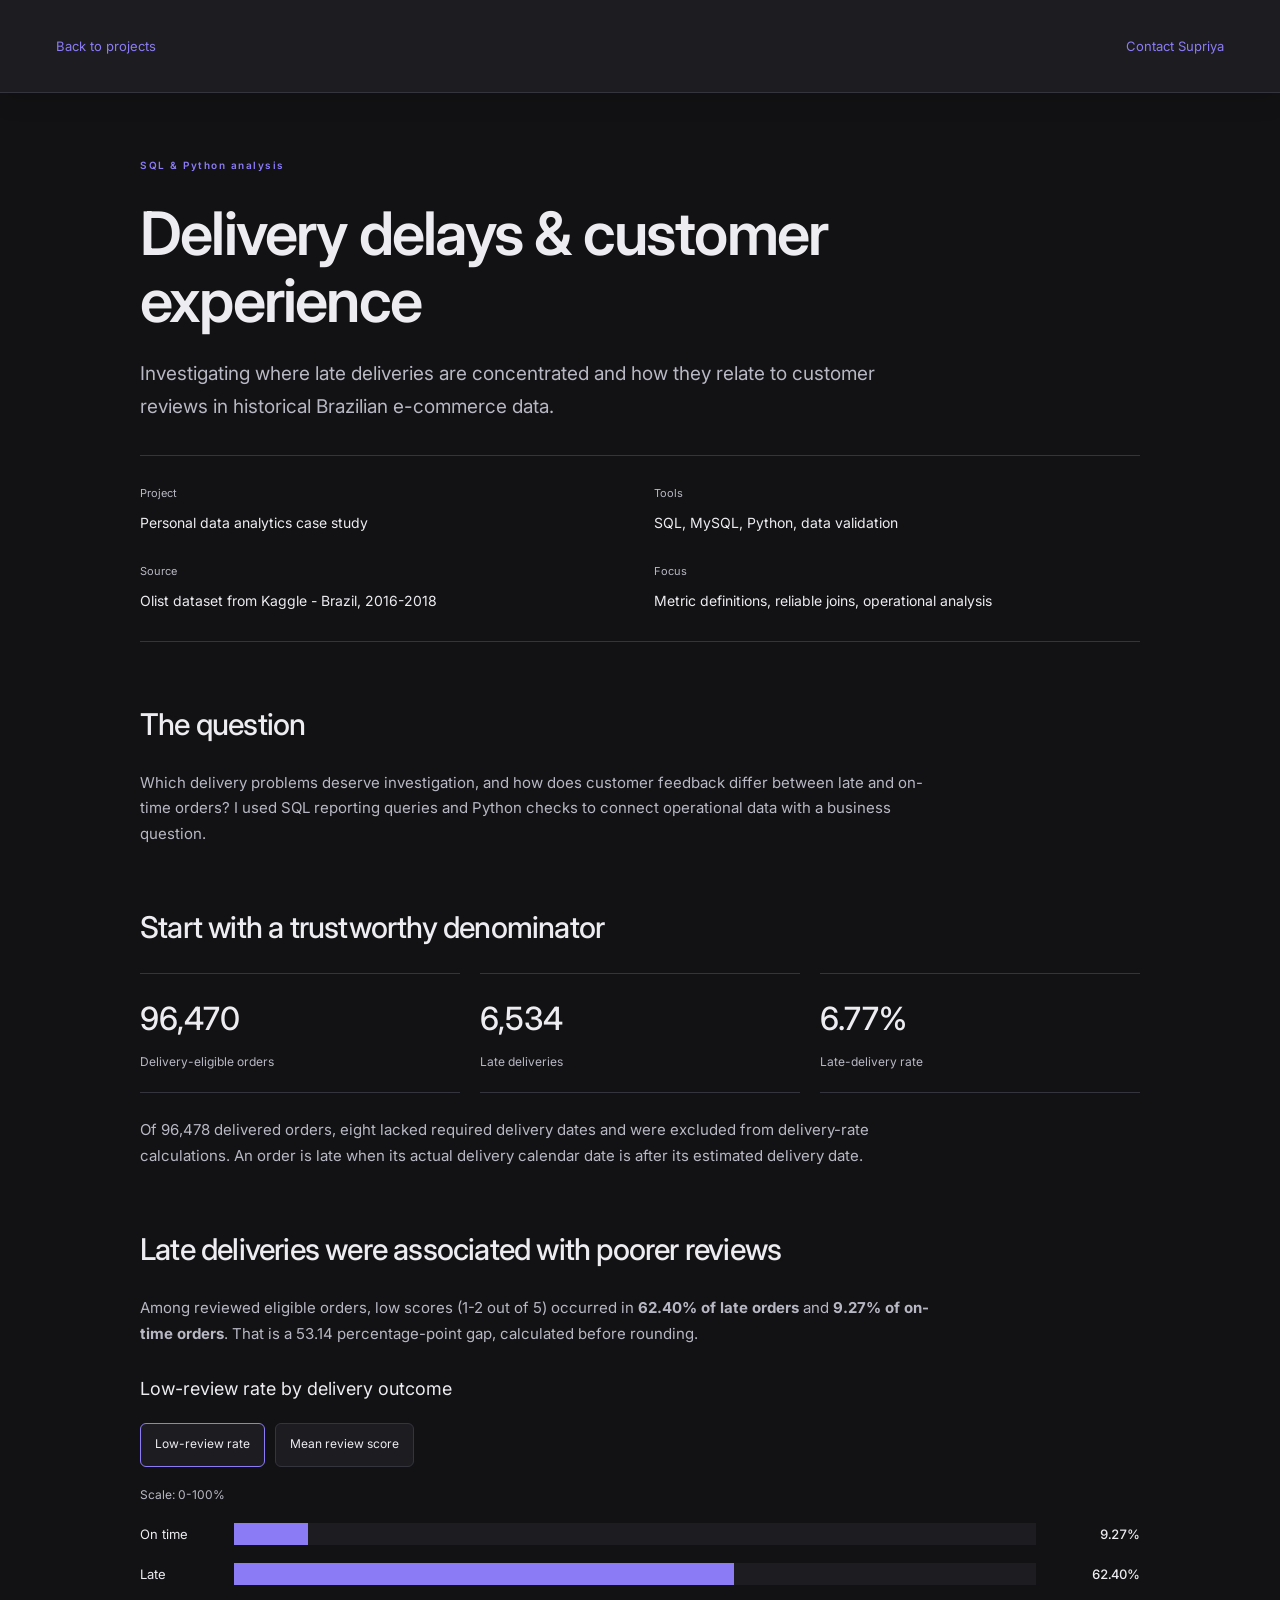
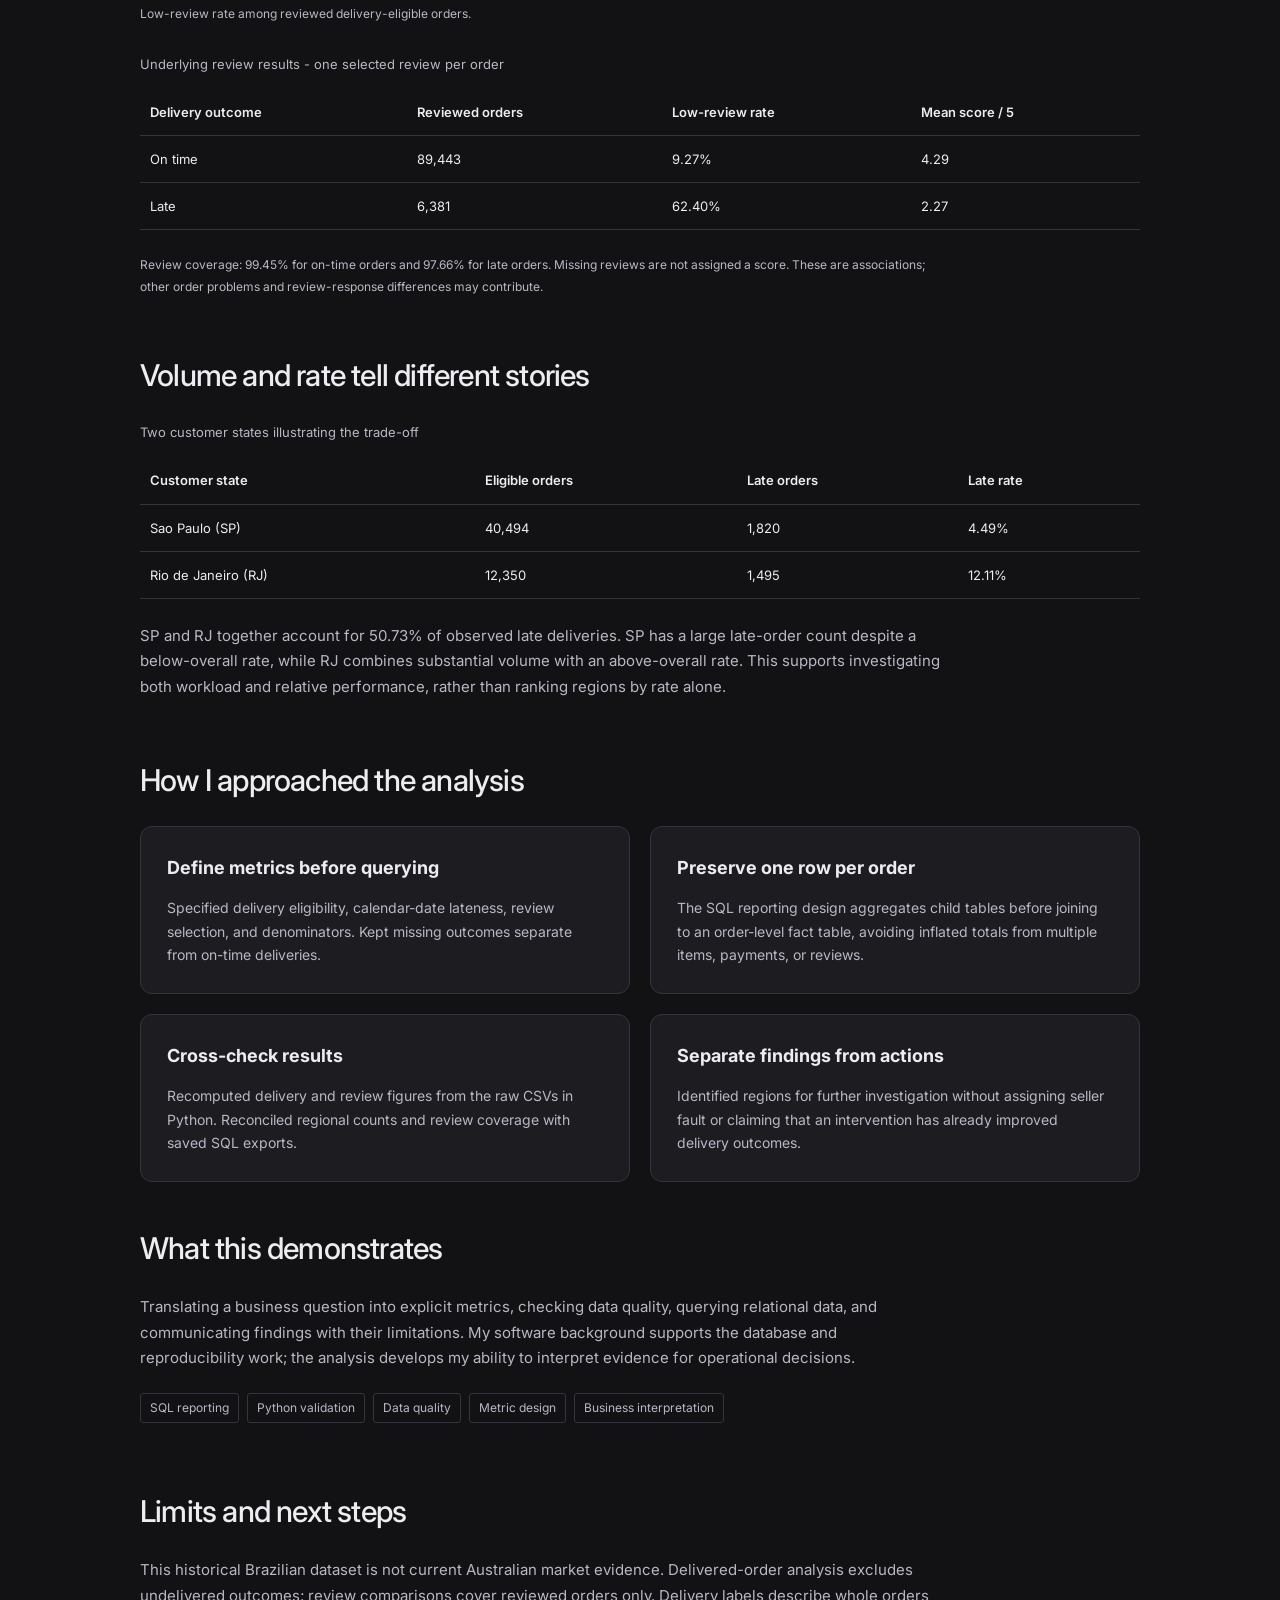
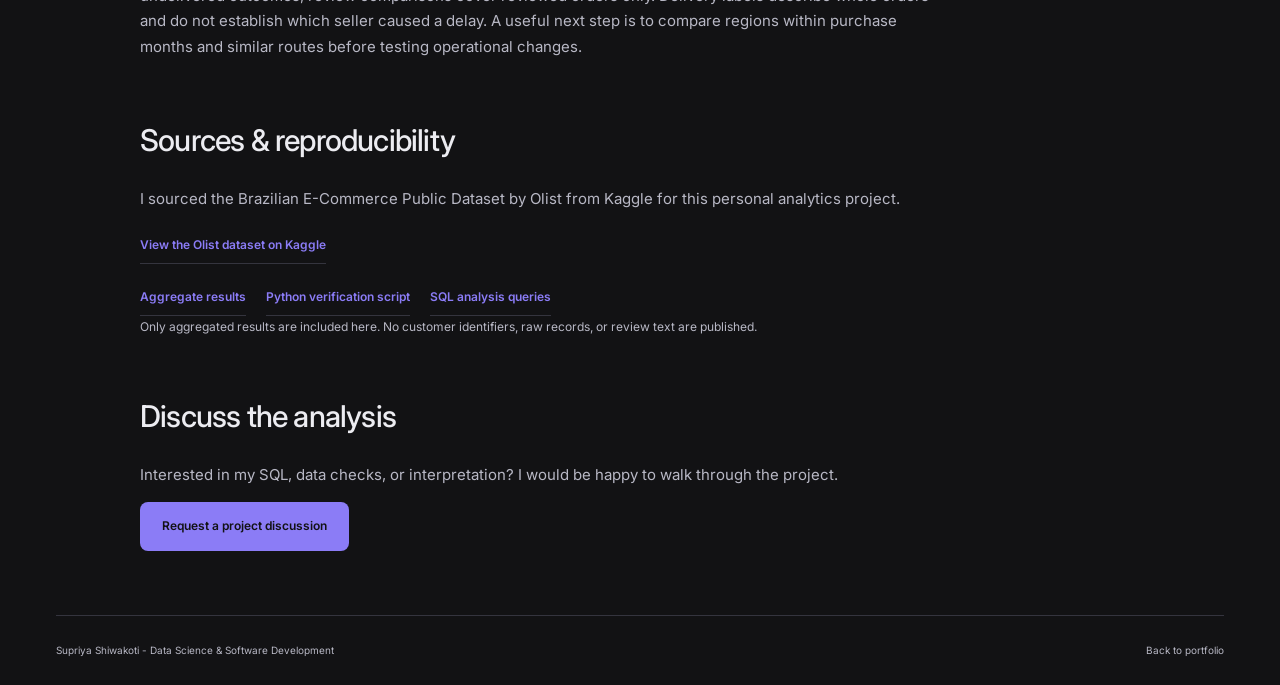
==== olist-delivery-analysis.html @ 95f65120 "website upgrade" ====
<!doctype html>
<html lang="en-AU"><head><meta charset="utf-8"><meta name="viewport" content="width=device-width, initial-scale=1"><meta name="theme-color" content="#121214">
<title>Olist Delivery & Customer Experience - Supriya Shiwakoti</title><meta name="description" content="A SQL and Python case study investigating delivery delays and customer reviews in historical Olist e-commerce data.">
<link rel="icon" href="images/favicon.svg" type="image/svg+xml"><link rel="preconnect" href="https://fonts.googleapis.com"><link href="https://fonts.googleapis.com/css2?family=Inter:wght@400;500;600;700;800&amp;display=swap" rel="stylesheet"><link rel="stylesheet" href="style.css?v=28-data-evidence"><script src="olist-chart.js?v=28" defer></script></head>
<body><a class="skip-link" href="#main">Skip to content</a><header class="site-header"><nav class="nav wrap study-nav" aria-label="Project navigation"><a href="index.html#projects">Back to projects</a><a href="index.html#contact">Contact Supriya</a></nav></header>
<main id="main" class="wrap study-main">
<section class="study-intro" aria-labelledby="study-title"><p class="eyebrow">SQL &amp; Python analysis</p><h1 id="study-title">Delivery delays &amp; customer experience</h1><p class="lead">Investigating where late deliveries are concentrated and how they relate to customer reviews in historical Brazilian e-commerce data.</p><dl class="study-facts"><div><dt>Project</dt><dd>Personal data analytics case study</dd></div><div><dt>Tools</dt><dd>SQL, MySQL, Python, data validation</dd></div><div><dt>Source</dt><dd>Olist dataset from Kaggle - Brazil, 2016-2018</dd></div><div><dt>Focus</dt><dd>Metric definitions, reliable joins, operational analysis</dd></div></dl></section>
<section class="study-section"><h2>The question</h2><p>Which delivery problems deserve investigation, and how does customer feedback differ between late and on-time orders? I used SQL reporting queries and Python checks to connect operational data with a business question.</p></section>
<section class="study-section"><h2>Start with a trustworthy denominator</h2><div class="evidence-metrics"><div><strong>96,470</strong><span>Delivery-eligible orders</span></div><div><strong>6,534</strong><span>Late deliveries</span></div><div><strong>6.77%</strong><span>Late-delivery rate</span></div></div><p>Of 96,478 delivered orders, eight lacked required delivery dates and were excluded from delivery-rate calculations. An order is late when its actual delivery calendar date is after its estimated delivery date.</p></section>
<section class="study-section"><h2>Late deliveries were associated with poorer reviews</h2><p>Among reviewed eligible orders, low scores (1-2 out of 5) occurred in <strong>62.40% of late orders</strong> and <strong>9.27% of on-time orders</strong>. That is a 53.14 percentage-point gap, calculated before rounding.</p>
<figure class="evidence-chart"><figcaption id="chart-heading">Low-review rate by delivery outcome</figcaption><div class="chart-controls" role="group" aria-label="Review measure"><button type="button" data-metric="low" aria-pressed="true">Low-review rate</button><button type="button" data-metric="score" aria-pressed="false">Mean review score</button></div><p class="chart-scale" id="chart-scale">Scale: 0-100%</p><div id="review-bars" aria-hidden="true"><div class="evidence-bar-row"><span>On time</span><div class="evidence-track"><span id="bar-on-time" style="width:9.268472658564672%"></span></div><strong id="value-on-time">9.27%</strong></div><div class="evidence-bar-row"><span>Late</span><div class="evidence-track"><span id="bar-late" style="width:62.40401191035888%"></span></div><strong id="value-late">62.40%</strong></div></div><p id="chart-description" class="study-caption" aria-live="polite">Low-review rate among reviewed delivery-eligible orders.</p></figure>
<div class="evidence-table-wrap"><table class="evidence-table"><caption>Underlying review results - one selected review per order</caption><thead><tr><th scope="col">Delivery outcome</th><th scope="col">Reviewed orders</th><th scope="col">Low-review rate</th><th scope="col">Mean score / 5</th></tr></thead><tbody><tr><th scope="row">On time</th><td>89,443</td><td>9.27%</td><td>4.29</td></tr><tr><th scope="row">Late</th><td>6,381</td><td>62.40%</td><td>2.27</td></tr></tbody></table></div><p class="study-caption">Review coverage: 99.45% for on-time orders and 97.66% for late orders. Missing reviews are not assigned a score. These are associations; other order problems and review-response differences may contribute.</p></section>
<section class="study-section"><h2>Volume and rate tell different stories</h2><div class="evidence-table-wrap"><table class="evidence-table"><caption>Two customer states illustrating the trade-off</caption><thead><tr><th scope="col">Customer state</th><th scope="col">Eligible orders</th><th scope="col">Late orders</th><th scope="col">Late rate</th></tr></thead><tbody><tr><th scope="row">Sao Paulo (SP)</th><td>40,494</td><td>1,820</td><td>4.49%</td></tr><tr><th scope="row">Rio de Janeiro (RJ)</th><td>12,350</td><td>1,495</td><td>12.11%</td></tr></tbody></table></div><p>SP and RJ together account for 50.73% of observed late deliveries. SP has a large late-order count despite a below-overall rate, while RJ combines substantial volume with an above-overall rate. This supports investigating both workload and relative performance, rather than ranking regions by rate alone.</p></section>
<section class="study-section"><h2>How I approached the analysis</h2><div class="study-contributions"><article><h3>Define metrics before querying</h3><p>Specified delivery eligibility, calendar-date lateness, review selection, and denominators. Kept missing outcomes separate from on-time deliveries.</p></article><article><h3>Preserve one row per order</h3><p>The SQL reporting design aggregates child tables before joining to an order-level fact table, avoiding inflated totals from multiple items, payments, or reviews.</p></article><article><h3>Cross-check results</h3><p>Recomputed delivery and review figures from the raw CSVs in Python. Reconciled regional counts and review coverage with saved SQL exports.</p></article><article><h3>Separate findings from actions</h3><p>Identified regions for further investigation without assigning seller fault or claiming that an intervention has already improved delivery outcomes.</p></article></div></section>
<section class="study-section"><h2>What this demonstrates</h2><p>Translating a business question into explicit metrics, checking data quality, querying relational data, and communicating findings with their limitations. My software background supports the database and reproducibility work; the analysis develops my ability to interpret evidence for operational decisions.</p><ul class="tags study-skills"><li>SQL reporting</li><li>Python validation</li><li>Data quality</li><li>Metric design</li><li>Business interpretation</li></ul></section>
<section class="study-section"><h2>Limits and next steps</h2><p>This historical Brazilian dataset is not current Australian market evidence. Delivered-order analysis excludes undelivered outcomes; review comparisons cover reviewed orders only. Delivery labels describe whole orders and do not establish which seller caused a delay. A useful next step is to compare regions within purchase months and similar routes before testing operational changes.</p></section>
<section class="study-section"><h2>Sources &amp; reproducibility</h2><p>I sourced the Brazilian E-Commerce Public Dataset by Olist from Kaggle for this personal analytics project.</p><p><a class="inline-link" href="https://www.kaggle.com/datasets/olistbr/brazilian-ecommerce" target="_blank" rel="noopener noreferrer">View the Olist dataset on Kaggle</a></p><div class="evidence-links"><a class="inline-link" href="evidence/olist-summary.json">Aggregate results</a><a class="inline-link" href="evidence/verify_olist.py" download>Python verification script</a><a class="inline-link" href="evidence/olist-analysis.sql" download>SQL analysis queries</a></div><p class="study-caption">Only aggregated results are included here. No customer identifiers, raw records, or review text are published.</p></section>
<section class="study-section study-contact"><h2>Discuss the analysis</h2><p>Interested in my SQL, data checks, or interpretation? I would be happy to walk through the project.</p><a class="button primary" href="mailto:shiwakotisupriya63@gmail.com?subject=Olist%20analysis%20discussion">Request a project discussion</a></section></main>
<footer class="wrap footer"><p>Supriya Shiwakoti - Data Science &amp; Software Development</p><a href="index.html#projects">Back to portfolio</a></footer></body></html>
---- style.css ----
/* Charcoal, violet, and restrained golden highlights. */
:root {
  color-scheme: dark;
  --paper: #121214;
  --surface: #1C1C21;
  --ink: #ECECF1;
  --muted: #B8B8C5;
  --accent: #8B7CF6;
  --secondary: #F5C451;
  --border: #34343E;
  --on-accent: #121214;
  --accent-halo: rgba(139,124,246,.14);
  --logo-surface: #FFFFFF;
  --font: 'Inter', Arial, sans-serif;
}

* {
  box-sizing:border-box}
html {
  scroll-behavior:smooth;
  scroll-padding-top:100px}
body {
  margin:0;
  background:var(--paper);
  color:var(--ink);
  font:16px/1.7 var(--font)}
a {
  color:inherit;
  text-decoration:none}
button {
  font:inherit;
  color:inherit}
img {
  max-width:100%;
  display:block}
a:focus-visible,button:focus-visible,summary:focus-visible {
  outline:3px solid var(--accent);
  outline-offset:6px}
::selection {
  background:var(--accent);
  color:var(--paper)}
.wrap {
  max-width:1200px;
  width:calc(100% - 112px);
  margin-inline:auto}
.site-header {
  position:sticky;
  top:0;
  z-index:20;
  background:var(--surface);
  border-bottom:1px solid var(--border)}
.nav {
  display:flex;
  align-items:center;
  justify-content:space-between;
  min-height:92px;
  gap:24px}
.brand {
  font-family:var(--font);
  font-weight:800;
  font-size:29px;
  letter-spacing:-1.5px}
.brand span {
  color:var(--accent)}
.nav-links {
  display:flex;
  align-items:center;
  gap:32px;
  font-size:13px;
  font-weight:500}
.nav-links a:hover,.nav-links a[aria-current] {
  color:var(--accent)}
.nav-contact {
  border:1px solid var(--border);
  border-radius:8px;
  padding:10px 18px}
.nav-contact span {
  margin-left:15px}
.menu-toggle {
  display:none}
.skip-link {
  position:fixed;
  top:-100px;
  left:20px;
  background:var(--surface);
  color:white;
  padding:12px;
  z-index:100}
.skip-link:focus {
  top:12px}
.hero {
  display:grid;
  grid-template-columns:1.35fr 1fr;
  gap:65px;
  align-items:center;
  padding-block:82px 70px}
.eyebrow,.section-label,.timeline-date,.project-kicker,.art-label,.art-foot,.figure-index,.portrait-block figcaption,.small-badge {
  font-size:10px;
  letter-spacing:1.5px;
  font-weight:600}
.eyebrow {
  display:flex;
  align-items:center;
  gap:10px}
.status-dot {
  width:7px;
  height:7px;
  flex-shrink:0;
  background:var(--accent);
  border-radius:50%;
  box-shadow:0 0 0 4px var(--surface)}
h1,h2,h3,p {
  margin-top:0}
h1,h2,h3 {
  font-family:var(--font)}
h1 {
  font-size:clamp(42px,4.8vw,67px);
  line-height:1.12;
  letter-spacing:-3.3px;
  font-weight:600;
  margin-block:26px 24px}
em {
  font-family:var(--font);
  font-weight:500;
  font-style:normal;
  color:var(--ink)}
h1 em {
  letter-spacing:-2.5px}
.hero-intro {
  font-size:21px;
  letter-spacing:-.5px;
  margin-bottom:12px}
.accent {
  color:var(--accent)}
.hero-description {
  color:var(--muted);
  max-width:490px;
  font-size:15px;
  line-height:1.85}
.actions {
  display:flex;
  flex-wrap:wrap;
  gap:18px;
  align-items:center;
  margin-block:30px}
.button {
  display:inline-flex;
  align-items:center;
  justify-content:center;
  gap:27px;
  padding:14px 22px;
  font-size:12px;
  font-weight:600;
  border-radius:8px;
  transition:background .2s,transform .2s}
.primary {
  background:var(--accent);
  color:var(--paper)}
.primary:hover {
  background:var(--accent);
  box-shadow:0 0 0 4px var(--accent-halo);
  transform:translateY(-2px)}
.text-button {
  color:var(--accent);
  padding-inline:8px;
  gap:16px}
.text-button:hover {
  color:var(--ink)}
.hero-note {
  display:flex;
  gap:14px;
  flex-wrap:wrap;
  font-size:10px;
  color:var(--muted);
  margin-top:30px}
.hero-note span+span::before {
  content:'\00b7 ';
  margin-right:14px}
.portrait-block {
  margin:0;
  transform:rotate(2deg)}
.portrait-frame {
  background:var(--surface);
  padding:12px 12px 0;
  position:relative;
  border-radius:120px 120px 6px 6px}
.portrait-frame img {
  width:100%;
  height:390px;
  object-fit:cover;
  object-position:50% 38%;
  border-radius:110px 110px 2px 2px;
  filter:saturate(.7)}
.portrait-tag {
  position:absolute;
  bottom:20px;
  left:-24px;
  background:var(--surface);
  padding:17px 24px;
  transform:rotate(-6deg);
  font:500 16px/1.5 var(--font);
  color:var(--ink);
  box-shadow:0 4px 10px #00000033}
.portrait-block figcaption {
  display:flex;
  align-items:center;
  gap:12px;
  padding:19px 3px;
  font-size:8px;
  line-height:1.6;
  letter-spacing:1px;
  transform:rotate(-2deg)}
.tiny-cross {
  font-size:32px;
  color:var(--ink)}
.figure-index {
  margin-left:auto;
  color:var(--muted);
  font-size:8px}
.specialty-strip {
  border-block:1px solid var(--border)}
.specialty-strip .wrap {
  display:flex;
  justify-content:space-between;
  align-items:center;
  gap:20px;
  padding-block:23px;
  font-size:10px;
  letter-spacing:1.5px;
  font-weight:600}
.specialty-strip span:nth-child(even) {
  color:var(--muted);
  font-size:19px}
.section {
  padding-block:88px}
.section-label {
  display:flex;
  align-items:center;
  gap:25px;
  color:var(--muted);
  font-size:9px;
  margin-bottom:44px}
.section-label .line {
  height:1px;
  flex:1;
  background:var(--border)}
h2 {
  font-size:clamp(30px,3.3vw,44px);
  line-height:1.2;
  font-weight:500;
  letter-spacing:-1.8px;
  margin-bottom:28px}
.about-grid {
  display:grid;
  grid-template-columns:1fr 1fr;
  gap:90px}
.about-grid p {
  font-size:14px;
  color:var(--muted)}
.about-grid .lead {
  font-size:18px;
  color:var(--ink);
  line-height:1.65}
.inline-link {
  color:var(--accent);
  display:inline-flex;
  align-items:center;
  gap:35px;
  font-size:12px;
  font-weight:600;
  padding-block:8px;
  border-bottom:1px solid var(--border)}
.inline-link:hover {
  color:var(--ink);
  border-color:var(--ink)}
.facts {
  display:grid;
  grid-template-columns:repeat(3,1fr);
  margin-top:50px;
  padding-top:30px;
  border-top:1px solid var(--border);
  gap:25px}
.facts div {
  display:flex;
  flex-direction:column;
  gap:6px}
.facts strong {
  font-size:14px;
  font-weight:500}
.facts span {
  font-size:11px;
  color:var(--muted)}
.work-section {
  background:var(--paper)}
.section-heading {
  display:flex;
  justify-content:space-between;
  align-items:end;
  gap:60px;
  margin-bottom:40px}
.section-heading h2 {
  margin-bottom:0}
.section-heading>p {
  max-width:340px;
  font-size:13px;
  color:var(--muted);
  margin-bottom:5px}
.projects {
  display:grid;
  grid-template-columns:1fr 1fr;
  gap:26px}
.project-card {
  background:var(--surface);
  border:1px solid var(--border);
  border-radius:12px;
  overflow:hidden}
.project-art {
  height:245px;
  position:relative;
  padding:22px;
  overflow:hidden}
.art-label,.art-foot {
  position:absolute;
  font-size:8px;
  letter-spacing:1.6px;
  z-index:1}
.art-label {
  top:20px;
  left:22px}
.art-foot {
  bottom:16px;
  left:22px}
.forecast {
  background:var(--surface);
  color:var(--muted)}
.forecast > svg {
  width:100%;
  height:200px;
  padding-top:20px}
.chart-grid {
  stroke:var(--muted);
  stroke-opacity:.1;
  stroke-width:1}
.chart-line {
  stroke:var(--accent);
  stroke-width:3}
.chart-area {
  fill:var(--accent);
  fill-opacity:.07}
.commerce {
  background:var(--surface);
  color:var(--muted)}
.store-window {
  position:absolute;
  width:75%;
  height:155px;
  left:13%;
  top:55px;
  background:var(--paper);
  box-shadow:10px 12px 0 var(--paper);
  border:1px solid var(--border);
  border-radius:6px;
  transform:rotate(-3deg)}
.window-top {
  height:25px;
  border-bottom:1px solid var(--border);
  display:flex;
  align-items:center;
  gap:4px;
  padding-inline:10px}
.window-top i {
  width:4px;
  height:4px;
  border-radius:50%;
  background:var(--accent)}
.window-top span {
  font-size:8px;
  margin-left:auto}
.store-content {
  display:flex;
  padding:16px;
  gap:18px}
.store-side {
  display:flex;
  flex-direction:column;
  gap:8px;
  font-size:6px;
  width:65px}
.store-side b {
  background:var(--border);
  padding:3px}
.store-items {
  flex:1;
  display:grid;
  grid-template-columns:repeat(3,1fr);
  gap:9px}
.store-items div {
  height:50px;
  background:var(--border);
  border-radius:3px}
.store-items div:nth-child(2) {
  background:var(--border)}
.store-items div:nth-child(3) {
  background:var(--border)}
.store-items span {
  height:4px;
  width:75%;
  background:var(--border)}
.project-body {
  padding:28px}
.project-kicker {
  display:flex;
  justify-content:space-between;
  color:var(--muted);
  font-size:8px;
  margin-bottom:14px}
.project-kicker>span+span {
  font-size:20px;
  line-height:1}
.project-body h3 {
  font-size:21px;
  letter-spacing:-.7px;
  line-height:1.4;
  margin-bottom:12px;
  font-weight:600}
.project-body>p {
  font-size:12px;
  color:var(--muted);
  line-height:1.8}
.tags {
  display:flex;
  gap:7px;
  list-style:none;
  flex-wrap:wrap;
  padding:0;
  margin:22px 0}
.tags li {
  font-size:9px;
  border:1px solid var(--border);
  padding:3px 9px;
  border-radius:3px;
  color:var(--muted)}
details {
  border-top:1px solid var(--border)}
summary {
  display:flex;
  justify-content:space-between;
  align-items:center;
  font-size:11px;
  cursor:pointer;
  padding-top:17px;
  list-style:none}
summary::-webkit-details-marker {
  display:none}
details[open] summary span {
  transform:rotate(45deg)}
.project-details {
  padding-top:15px;
  font-size:12px;
  color:var(--muted)}
.project-details p:last-child {
  margin-bottom:0}
.wide-project {
  grid-column:1/-1;
  display:grid;
  grid-template-columns:1fr 1fr}
.wide-project .project-art {
  height:100%;
  min-height:280px}
.database {
  background:var(--surface);
  color:var(--muted)}
.schema {
  display:flex;
  justify-content:center;
  align-items:center;
  height:100%;
  min-height:235px;
  gap:15px}
.schema>div {
  border:1px solid var(--border);
  background:var(--surface);
  border-radius:8px;
  display:flex;
  flex-direction:column;
  width:135px;
  font:9px/2 monospace;
  box-shadow:4px 5px 0 var(--paper)}
.schema b {
  padding:5px 12px;
  border-bottom:1px solid var(--border);
  background:var(--border);
  font-size:11px}
.schema div span {
  padding:1px 12px}
.schema-link {
  font-size:25px}
.work-note {
  font-size:10px;
  color:var(--muted);
  margin:20px 0 8px}
.journey-grid {
  display:grid;
  grid-template-columns:1fr 1fr;
  gap:90px}
.journey-intro>p {
  max-width:330px;
  color:var(--muted);
  font-size:14px}
.timeline {
  border-left:1px solid var(--border);
  padding-left:32px}
.timeline article {
  position:relative;
  padding-bottom:40px}
.timeline article:last-child {
  padding-bottom:0}
.timeline article::before {
  content:'';
  width:9px;
  height:9px;
  border-radius:50%;
  background:var(--ink);
  position:absolute;
  left:-37px;
  top:5px;
  box-shadow:0 0 0 5px var(--paper)}
.timeline-date {
  font-size:8px;
  color:var(--muted);
  margin-bottom:10px}
.timeline h3 {
  font-size:19px;
  letter-spacing:-.5px;
  font-weight:600;
  margin-bottom:4px}
.timeline .organisation {
  font-size:12px;
  color:var(--ink);
  margin-bottom:12px}
.timeline p,.timeline li {
  font-size:12px;
  color:var(--muted)}
.timeline ul {
  padding-left:16px;
  margin-bottom:0}
.timeline li {
  padding-bottom:7px}
.small-badge {
  font-size:8px;
  letter-spacing:1px;
  background:var(--surface);
  color:var(--accent);
  padding:4px 8px;
  border-radius:3px}
.skills-section {
  background:var(--surface);
  color:var(--ink)}
.skills-section .section-label {
  color:var(--muted)}
.skills-section .line {
  background:var(--border)}
.skills-section em {
  color:var(--ink)}
.skills-section .section-heading p {
  color:var(--muted)}
.skill-grid {
  display:grid;
  grid-template-columns:repeat(3,1fr);
  gap:30px}
.skill-grid article {
  border-top:1px solid var(--border);
  padding-top:18px}
.skill-number {
  font-size:10px;
  color:var(--muted)}
.skill-grid h3 {
  font-size:17px;
  font-weight:500;
  letter-spacing:-.5px;
  margin-block:20px 16px}
.skill-grid p {
  color:var(--muted);
  font-size:12px;
  line-height:2.2}
.learning {
  display:flex;
  align-items:baseline;
  gap:35px;
  border-top:1px solid var(--border);
  margin-top:35px;
  padding-top:26px}
.learning .eyebrow {
  font-size:8px;
  flex-shrink:0;
  color:var(--muted)}
.learning p {
  font-size:10px;
  color:var(--muted);
  margin-bottom:0}
.learning p span {
  padding-inline:10px;
  color:var(--ink)}
.contact-grid {
  display:grid;
  grid-template-columns:1.15fr 1fr;
  gap:95px;
  align-items:center}
.contact-grid .eyebrow {
  font-size:8px;
  color:var(--muted);
  margin-bottom:20px}
.contact h2 {
  font-size:clamp(35px,4vw,53px);
  margin-bottom:20px}
.contact-grid>div>p:not(.eyebrow) {
  max-width:380px;
  color:var(--muted);
  font-size:13px;
  margin-bottom:25px}
.contact-links a {
  display:grid;
  grid-template-columns:1fr auto;
  gap:5px;
  border-bottom:1px solid var(--border);
  padding-block:18px}
.contact-links a>span:first-child {
  grid-column:1/-1;
  font-size:8px;
  letter-spacing:1.5px;
  color:var(--muted)}
.contact-links strong {
  color:var(--accent);
  font-size:13px;
  font-weight:500;
  overflow-wrap:anywhere}
.contact-links a:hover strong {
  color:var(--ink)}
.contact-links>p {
  display:flex;
  justify-content:space-between;
  font-size:11px!important;
  padding-top:22px;
  margin-bottom:0!important}
.footer {
  display:flex;
  align-items:center;
  justify-content:space-between;
  border-top:1px solid var(--border);
  padding-block:26px;
  gap:25px}
.footer .brand {
  font-size:22px}
.footer p,.footer>a:last-child {
  font-size:10px;
  color:var(--muted);
  margin:0}
.footer>a:last-child span {
  padding-left:15px}

@media(min-width:1500px) {
  .hero {
  padding-block:105px 90px}
}

@media(max-width:1050px) {
  .wrap {
  width:calc(100% - 64px)}
.hero {
  gap:35px}
.portrait-frame img {
  height:340px}
h1 {
  letter-spacing:-2px}
.nav-links {
  gap:22px}
.about-grid,.journey-grid {
  gap:45px}
.contact-grid {
  gap:40px}
.hero-note {
  gap:8px}
.hero-note span+span::before {
  margin-right:8px}
.specialty-strip .wrap {
  font-size:8px;
  gap:10px}
.skill-grid {
  gap:18px}
.skill-grid h3 {
  font-size:15px}
.skill-grid p {
  font-size:11px}
.schema {
  gap:8px}
.schema>div {
  width:112px}
}

@media(max-width:760px) {
  html {
  scroll-padding-top:95px}
.wrap {
  width:calc(100% - 40px)}
.nav {
  min-height:76px;
  flex-wrap:wrap;
  gap:0}
.brand {
  font-size:26px}
.js .menu-toggle:not([hidden]) {
  display:flex;
  gap:15px;
  align-items:center;
  background:none;
  border:1px solid var(--border);
  padding:7px 12px;
  border-radius:8px;
  font-size:11px}
.nav-links {
  width:100%;
  padding:10px 0 20px;
  gap:0;
  display:flex;
  flex-direction:column;
  align-items:stretch}
.nav-links a {
  padding:11px 5px}
.nav-contact {
  border:0}
.js .nav-links {
  display:none}
.js .nav-links.is-open {
  display:flex}
.hero {
  grid-template-columns:1fr;
  gap:40px;
  padding-block:50px 35px}
.eyebrow {
  font-size:8px;
  letter-spacing:1.1px}
h1 {
  font-size:clamp(40px,8vw,60px);
  letter-spacing:-2px;
  margin-top:24px}
.hero-intro {
  font-size:19px}
.hero-description {
  font-size:14px;
  max-width:550px}
.hero-note {
  font-size:9px}
.hero-note span+span::before {
  margin-right:10px}
.actions {
  margin-block:26px}
.portrait-block {
  width:80%;
  max-width:370px;
  justify-self:center;
  margin-block:0 10px}
.portrait-frame img {
  height:310px}
.portrait-tag {
  font-size:17px;
  left:-15px;
  padding:14px 20px}
.specialty-strip .wrap {
  flex-wrap:wrap;
  justify-content:center;
  gap:8px 17px;
  font-size:7px;
  letter-spacing:1px;
  padding-block:15px}
.specialty-strip span:nth-child(6) {
  display:none}
.section {
  padding-block:58px}
.section-label {
  margin-bottom:30px;
  font-size:8px}
h2 {
  font-size:34px;
  letter-spacing:-1.4px}
.about-grid,.journey-grid,.contact-grid {
  grid-template-columns:1fr;
  gap:24px}
.about-grid h2 {
  margin-bottom:0}
.about-grid .lead {
  font-size:17px}
.facts {
  grid-template-columns:1fr;
  gap:20px;
  margin-top:35px;
  padding-top:25px}
.facts div {
  padding-bottom:15px;
  border-bottom:1px solid var(--border)}
.facts div:last-child {
  border:0;
  padding-bottom:0}
.section-heading {
  display:block;
  margin-bottom:30px}
.section-heading p {
  margin-top:20px;
  max-width:450px}
.projects {
  grid-template-columns:1fr;
  gap:24px}
.wide-project {
  display:block;
  grid-column:auto}
.project-art {
  height:230px}
.wide-project .project-art {
  height:230px;
  min-height:0}
.schema {
  min-height:200px}
.project-body {
  padding:24px}
.project-body h3 {
  font-size:22px}
.project-body>p {
  font-size:13px}
.journey-intro {
  margin-bottom:15px}
.timeline {
  margin-left:5px;
  padding-left:27px}
.timeline article::before {
  left:-32px}
.skill-grid {
  grid-template-columns:1fr;
  gap:22px}
.skill-grid article {
  position:relative;
  padding-left:38px}
.skill-number {
  position:absolute;
  left:0;
  top:21px}
.skill-grid h3 {
  font-size:18px;
  margin:0 0 10px}
.skill-grid p {
  font-size:13px;
  margin:0}
.learning {
  display:block;
  margin-top:30px}
.learning p {
  font-size:11px;
  line-height:2}
.contact h2 {
  font-size:42px}
.contact-grid {
  gap:35px}
.contact-links strong {
  color:var(--accent);
  font-size:14px}
.footer {
  flex-wrap:wrap;
  padding-block:22px;
  gap:15px}
.footer p {
  font-size:9px}
.footer>a:last-child {
  margin-left:auto}
.button {
  font-size:11px;
  padding:13px 18px;
  gap:20px}
}

@media(prefers-reduced-motion:reduce) {
  html {
  scroll-behavior:auto}
*,*::before,*::after {
  transition:none!important;
  animation:none!important}
}

/* Restrained motion: interaction feedback and one-time entrances. */
.site-header {
  box-shadow: 0 6px 24px rgba(0, 0, 0, .12);
}
.nav-links a, .inline-link, .contact-links strong, .footer a {
  transition: color 180ms ease, border-color 180ms ease;
}
.button {
  transition: background 180ms ease, transform 180ms ease, box-shadow 180ms ease;
}
.button > span, .inline-link > span, .nav-contact > span,
.contact-links a > span:last-child, .footer > a:last-child > span {
  display: inline-block;
  transition: transform 220ms ease;
}
summary span {
  display: inline-block;
  transition: transform 220ms ease;
}
.project-card {
  transition: transform 240ms ease, border-color 240ms ease, box-shadow 240ms ease;
}
.portrait-frame img {
  transition: filter 400ms ease;
}
.store-window, .forecast > svg, .schema > div {
  transition: transform 400ms cubic-bezier(.22, 1, .36, 1);
}
.button:active {
  transform: translateY(0) scale(.98);
}
.project-card:focus-within {
  border-color: var(--accent);
}
@media (hover: hover) and (pointer: fine) and (prefers-reduced-motion: no-preference) {
  .project-card:hover {
    transform: translateY(-4px);
    border-color: var(--accent);
    box-shadow: 0 12px 28px rgba(0, 0, 0, .16);
  }
  .button:hover > span, .inline-link:hover > span,
  .nav-contact:hover > span, .contact-links a:hover > span:last-child {
    transform: translate(2px, -2px);
  }
  .footer > a:last-child:hover > span {
    transform: translateY(-3px);
  }
  .portrait-frame:hover img {
    filter: saturate(.95);
  }
  .project-card:hover .store-window {
    transform: rotate(0deg) translateY(-3px);
  }
  .project-card:hover .forecast > svg {
    transform: translateY(-3px);
  }
  .project-card:hover .schema > div:first-child {
    transform: translateX(-3px);
  }
  .project-card:hover .schema > div:last-child {
    transform: translateX(3px);
  }
}
@media (max-width: 760px) and (prefers-reduced-motion: no-preference) {
  .js .nav-links.is-open {
    animation: menu-entrance 180ms ease-out;
  }
}
@keyframes menu-entrance {
  from { opacity: 0; transform: translateY(-6px); }
  to { opacity: 1; transform: translateY(0); }
}
@media (prefers-reduced-motion: reduce) {
  html { scroll-behavior: auto; }
  *, *::before, *::after {
    animation: none !important;
    transition: none !important;
  }
  .primary:hover, .button:active { transform: none; }
}
@media print {
  .site-header { position: static; }
  .nav-links, .menu-toggle { display: none !important; }
}

/* Keep side entrances inside the project section without horizontal scrolling. */
.work-section { overflow: clip; }

/* Three.js layers are decorative; the original artwork is the fallback. */
.portrait-block { position: relative; isolation: isolate; }
.portrait-frame { z-index: 1; box-shadow: 0 24px 60px rgba(0,0,0,.26); }
.portrait-block figcaption { position: relative; z-index: 1; }
.hero-orbit {
  position: absolute;
  inset: -70px -55px -40px;
  z-index: 0;
  pointer-events: none;
  opacity: .8;
}
.project-three {
  position: absolute;
  inset: 10px 0 5px;
  pointer-events: none;
  opacity: 0;
}
.hero-orbit canvas, .project-three canvas { display: block; width: 100%; height: 100%; }
.project-three.three-ready { opacity: 1; }
.forecast.has-three > svg { visibility: hidden; }
.art-label, .art-foot { pointer-events: none; }
@media (hover: hover) and (pointer: fine) and (prefers-reduced-motion: no-preference) {
  .project-card:hover {
    transform: perspective(1100px) rotateX(var(--tilt-x, 0deg)) rotateY(var(--tilt-y, 0deg)) translateY(-4px);
    box-shadow: 0 20px 42px rgba(0,0,0,.28), inset 0 1px 0 var(--accent-halo);
  }
}
@media (max-width: 760px) {
  .hero-orbit { inset: -40px -24px -20px; opacity: .6; }
}
@media print {
  .hero-orbit, .project-three { display: none; }
  .forecast.has-three > svg { visibility: visible; }
}

.scene-toggle { margin-left: auto; border: 1px solid var(--border); background: var(--surface); color: var(--muted); border-radius: 6px; padding: 6px 9px; font: inherit; cursor: pointer; letter-spacing: .3px; white-space: nowrap; }
.scene-toggle:hover { color: var(--accent); border-color: var(--accent); }
.scene-toggle[hidden] { display: none; }

/* Rounded portrait assembled from hexagonal photo fragments. */
.portrait-block { transform: rotate(2deg); }
.portrait-frame { width: 100%; padding: 12px 12px 0; border-radius: 120px 120px 6px 6px; }
.portrait-image { position: relative; height: 390px; border-radius: 110px 110px 2px 2px; }
.portrait-image > img { width: 100%; height: 100%; border-radius: inherit; object-fit: cover; object-position: 50% 38%; }
.hex-layer { position: absolute; inset: 0; border-radius: inherit; pointer-events: none; z-index: 2; }
.hex-piece { position: absolute; inset: 0; border-radius: inherit; background-size: cover; background-position: 50% 38%; filter: saturate(.7); }
.portrait-image.is-assembling > img { opacity: 0; }
.hero-orbit { z-index: 0; inset: -85px -65px -45px; opacity: 1; }
.portrait-tag { z-index: 3; }
@media (max-width: 1050px) { .portrait-image { height: 340px; } }
@media (max-width: 760px) {
  .portrait-image { height: 310px; }
  .hero-orbit { inset: -55px -30px -20px; opacity: .85; }
}
@media (prefers-reduced-motion: reduce) {
  .portrait-image.is-assembling > img { opacity: 1; }
  .hex-layer { display: none; }
}
@media print { .hex-layer { display: none; } .portrait-image.is-assembling > img { opacity: 1; } }

/* Dedicated professional membership section. Keep the ACS brand colours intact. */
.membership-grid { display: grid; grid-template-columns: .85fr 1.15fr; gap: 64px; align-items: center; }
.membership-grid > div > p { font-size: 14px; color: var(--muted); max-width: 350px; }
.membership-card { display: flex; gap: 28px; align-items: center; padding: 32px; background: var(--surface); border: 1px solid var(--border); border-radius: 12px; }
.membership-logo { width: 118px; min-width: 118px; height: 132px; display: grid; place-items: center; background: var(--ink); border-radius: 10px; padding: 14px; }
.membership-logo img { width: 90px; height: 100px; object-fit: contain; }
.membership-card .eyebrow { font-size: 8px; color: var(--muted); }
.membership-card h3 { font-size: 21px; line-height: 1.35; margin-bottom: 8px; letter-spacing: -.5px; }
.membership-card .membership-status { color: var(--accent); font-size: 12px; margin-bottom: 12px; }
.membership-card p:last-child { font-size: 12px; color: var(--muted); margin-bottom: 0; }
.nav-links { gap: 23px; }
@media (max-width: 1050px) { .nav-links { gap: 15px; } .membership-grid { gap: 32px; } .membership-card { padding: 24px; gap: 20px; } }
@media (max-width: 900px) and (min-width: 761px) { .nav-links { font-size: 11px; gap: 12px; } .nav-contact { padding: 8px 10px; } .nav-contact span { margin-left: 5px; } }
@media (max-width: 760px) { .membership-grid { grid-template-columns: 1fr; gap: 24px; } .membership-card { align-items: flex-start; } .membership-logo { min-width: 76px; width: 76px; height: 90px; padding: 10px; } .membership-logo img { width: 56px; height: 66px; } .membership-card h3 { font-size: 18px; } .nav-links { gap: 0; } }
@media (max-width: 380px) { .membership-card { flex-direction: column; } }

/* The photo occupies the middle plane of the orbit, not a layer in front of it. */
.portrait-block { transform: none; }
.portrait-frame { width: 84%; margin-inline: auto; }
.portrait-image { height: auto; aspect-ratio: 1; }
.portrait-image > img { position: absolute; inset: 0; }
.portrait-block figcaption { transform: none; margin-top: 20px; }
.hero-orbit {
  inset: auto;
  width: 128%;
  height: auto;
  aspect-ratio: 1;
  left: 50%;
  top: 0;
  transform: translate(-50%, -17.1875%);
  z-index: 0;
}
.hero-orbit.orbit-front { z-index: 2; }
.hero-orbit[hidden] { display: none; }
.portrait-tag { z-index: 3; font-size: 13px; }
@media (max-width: 760px) {
  .hero-orbit { inset: auto; left: 50%; top: 0; opacity: .85; }
  .portrait-tag { font-size: 11px; padding: 10px 14px; }
}

/* Responsive polish: preserve the desktop visual language on touch screens. */
main { overflow-x: clip; }
.hero-copy, .portrait-block, .project-card, .project-body,
.about-grid > *, .journey-grid > *, .contact-grid > *,
.skill-grid > *, .membership-grid > * { min-width: 0; }
@media (max-width: 1024px) {
  .section-heading { gap: 32px; }
  .hero { gap: 36px; }
  .membership-card { min-width: 0; }
  .membership-card h3 { overflow-wrap: break-word; }
}
@media (max-width: 760px) {
  html { scroll-padding-top: 92px; }
  .wrap { width: calc(100% - 40px); }
  .nav { min-height: 72px; }
  .js .menu-toggle:not([hidden]) { min-height: 44px; min-width: 82px; justify-content: center; font-size: 13px; }
  .nav-links { max-height: calc(100svh - 80px); overflow-y: auto; padding-bottom: 18px; }
  .nav-links a { min-height: 44px; display: flex; align-items: center; padding: 10px 12px; border-radius: 8px; font-size: 14px; }
  .nav-links a[aria-current] { background: var(--paper); }
  .nav-contact { margin-top: 4px; }
  .hero { padding-top: 40px; padding-bottom: 42px; gap: 82px; }
  .hero-copy > .eyebrow { font-size: 9px; line-height: 1.7; letter-spacing: 1px; align-items: flex-start; }
  .hero-copy .status-dot { margin-top: 5px; }
  h1 { font-size: clamp(34px, 8.9vw, 54px); line-height: 1.14; letter-spacing: -1.6px; }
  h1 em { letter-spacing: inherit; }
  h2 { font-size: clamp(29px, 7vw, 39px); letter-spacing: -1px; }
  .hero-intro { font-size: 19px; }
  .hero-description { font-size: 14px; line-height: 1.85; max-width: 560px; }
  .actions { gap: 12px; margin-block: 24px; }
  .button { min-height: 46px; padding: 12px 17px; font-size: 12px; gap: 16px; }
  .hero-note { gap: 8px; margin-top: 22px; }
  .hero-note span { border: 1px solid var(--border); border-radius: 6px; padding: 4px 8px; font-size: 10px; }
  .hero-note span + span::before { content: none; }
  .portrait-block { width: 78%; max-width: 360px; margin: 0 auto 14px; }
  .portrait-frame { padding: 8px 8px 0; border-radius: 80px 80px 6px 6px; }
  .portrait-image { border-radius: 72px 72px 2px 2px; }
  .hero-orbit { top: 0; opacity: .95; }
  .portrait-tag { left: -12px; bottom: 8px; font-size: 11px; line-height: 1.5; padding: 9px 12px; border-radius: 8px; }
  .portrait-block figcaption { width: 124%; margin-left: -12%; margin-top: 28px; gap: 8px; font-size: 7px; letter-spacing: .6px; }
  .tiny-cross { font-size: 25px; }
  .scene-toggle { min-width: 70px; min-height: 44px; padding: 6px 8px; font-size: 10px; }
  .specialty-strip .wrap { display: grid; grid-template-columns: 1fr 1fr; gap: 14px; font-size: 8px; text-align: center; padding-block: 22px; }
  .specialty-strip span:nth-child(even) { display: none; }
  .section { padding-block: 54px; }
  .section-label { font-size: 9px; letter-spacing: 1.2px; gap: 16px; }
  .section-label > span:first-child { flex-shrink: 0; }
  .section-heading > p, .about-grid p, .journey-intro > p, .membership-grid > div > p { font-size: 14px; }
  .facts strong { font-size: 15px; }
  .facts span { font-size: 12px; }
  .projects { gap: 22px; }
  .project-body { padding: 22px; }
  .project-body h3 { font-size: 21px; }
  .project-body > p, .project-details { font-size: 13px; line-height: 1.8; }
  .project-kicker { font-size: 8px; letter-spacing: 1px; gap: 12px; }
  .project-kicker > span:first-child { max-width: calc(100% - 30px); }
  .project-art, .wide-project .project-art { height: 230px; }
  .art-label, .art-foot { font-size: 8px; letter-spacing: 1.1px; }
  .tags { gap: 7px; margin-block: 18px; }
  .tags li { font-size: 10px; padding: 4px 8px; }
  summary { min-height: 48px; padding-block: 12px 4px; font-size: 12px; }
  .work-note { font-size: 11px; }
  .inline-link { min-height: 44px; font-size: 12px; gap: 20px; }
  .timeline p, .timeline li { font-size: 13px; }
  .timeline-date { font-size: 9px !important; letter-spacing: 1px; }
  .timeline .organisation { font-size: 12px; }
  .skill-grid article { padding-left: 0; padding-top: 20px; }
  .skill-number { position: static; display: block; margin-bottom: 14px; font-size: 9px; letter-spacing: 1px; }
  .skill-grid h3 { margin-bottom: 12px; font-size: 19px; }
  .skill-grid p { font-size: 13px; line-height: 2; }
  .learning .eyebrow { font-size: 9px; }
  .learning p { font-size: 12px; line-height: 2; }
  .membership-card { padding: 22px; gap: 18px; }
  .membership-card .eyebrow { line-height: 1.6; }
  .membership-card p:last-child { font-size: 13px; }
  .contact h2 { font-size: clamp(34px, 8.4vw, 44px); }
  .contact-grid > div > p:not(.eyebrow) { font-size: 14px; }
  .contact-links a { min-height: 76px; }
  .contact-links strong { font-size: 13px; }
  .footer { gap: 16px; }
  .footer > a:last-child { min-height: 44px; display: inline-flex; align-items: center; }
}
/* Tablet retains the desktop card composition; phone cards keep readable widths. */
@media (min-width: 600px) and (max-width: 760px) {
  .projects { grid-template-columns: 1fr 1fr; }
  .wide-project { display: grid; grid-template-columns: 1fr 1fr; grid-column: 1 / -1; }
  .wide-project .project-art { height: 100%; min-height: 300px; }
  .project-body { padding: 20px; }
  .project-body h3 { font-size: 19px; }
  .hero-copy { max-width: 600px; }
  .facts { grid-template-columns: repeat(3, 1fr); gap: 20px; }
  .facts div { border-bottom: 0; padding-bottom: 0; }
}
@media (max-width: 380px) {
  .wrap { width: calc(100% - 32px); }
  .actions { display: grid; grid-template-columns: 1fr 1fr; gap: 8px; }
  .button { padding-inline: 10px; gap: 9px; font-size: 11px; }
  .portrait-tag { font-size: 10px; padding: 8px 10px; }
  .portrait-block figcaption { flex-wrap: wrap; }
  .scene-toggle { margin-left: auto; }
  .membership-card { flex-direction: row; padding: 18px; gap: 14px; }
  .membership-logo { width: 62px; min-width: 62px; height: 76px; padding: 8px; }
  .membership-logo img { width: 46px; height: 60px; }
  .membership-card h3 { font-size: 16px; }
  .section-label { font-size: 8px; letter-spacing: .8px; }
}

/* SVG controls inherit text colour and never render as platform emoji. */
.icon { display: inline-block; width: 1em; height: 1em; flex-shrink: 0; vertical-align: -.125em; overflow: visible; }
.button .icon, .inline-link .icon, .nav-contact .icon { width: 16px; height: 16px; }

.art-label .icon, .art-foot .icon { width: 1em; height: 1em; padding: 0; }

/* Cleaner typography with decorative symbols removed. */
.nav { justify-content: flex-end; }
.primary, .primary:hover { color: var(--on-accent); }
::selection { background: var(--accent); color: var(--on-accent); }
.skip-link { background: var(--accent); color: var(--on-accent); }
.membership-logo { background: var(--logo-surface); }
.specialty-strip .wrap { display: flex; justify-content: space-between; }
.specialty-strip .wrap > span { display: block; }
.small-badge { color: var(--ink); border: 1px solid var(--border); }
.portrait-block figcaption { gap: 12px; }
.project-kicker > span:first-child { max-width: 100%; }
.section-label { letter-spacing: 1.3px; }
.skill-number { color: var(--muted); }
.status-dot { background: var(--secondary); }
.footer { justify-content: space-between; }
@media (max-width: 760px) {
  .nav { justify-content: flex-end; }
  .menu-toggle { margin-left: auto; }
  .specialty-strip .wrap { display: grid; grid-template-columns: 1fr 1fr; }
  .skill-grid article { padding-left: 0; }
}

/* Project stories give private work a useful public summary. */
.project-actions { display:flex; gap:18px; align-items:center; flex-wrap:wrap; margin-top:18px; }
.project-discuss { font-size:12px; color:var(--muted); min-height:44px; display:inline-flex; align-items:center; }
.project-discuss:hover { color:var(--accent); }
.portfolio-note { margin-top:30px; padding:24px; border:1px solid var(--border); border-radius:12px; background:var(--surface); }
.portfolio-note h3 { font-size:18px; margin-bottom:8px; }
.portfolio-note > p { max-width:760px; color:var(--muted); font-size:13px; margin-bottom:8px; }
.portfolio-note .work-note { font-size:11px; margin-top:12px; }
.study-nav { justify-content:space-between; font-size:13px; }
.study-nav a { padding-block:12px; color:var(--accent); }
.study-main { max-width:1000px; padding-block:64px; }
.study-intro h1 { max-width:860px; font-size:clamp(34px,5vw,60px); letter-spacing:-1.8px; }
.study-intro .eyebrow { color:var(--accent); }
.study-intro .lead { color:var(--muted); max-width:760px; font-size:19px; }
.study-facts { display:grid; grid-template-columns:1fr 1fr; gap:28px; padding-block:28px; border-block:1px solid var(--border); margin-top:32px; }
.study-facts dt { font-size:11px; color:var(--muted); margin-bottom:8px; }
.study-facts dd { margin:0; font-size:14px; }
.study-section { padding-top:48px; }
.study-section h2 { font-size:30px; letter-spacing:-.8px; }
.study-section > p { max-width:800px; color:var(--muted); font-size:15px; }
.study-contributions { display:grid; grid-template-columns:1fr 1fr; gap:20px; }
.study-contributions article { padding:26px; border:1px solid var(--border); border-radius:12px; background:var(--surface); }
.study-contributions h3 { font-size:18px; margin-bottom:12px; }
.study-contributions p { color:var(--muted); font-size:14px; margin-bottom:0; }
.study-flow { list-style:none; padding:0; display:grid; grid-template-columns:repeat(4,1fr); gap:14px; }
.study-flow li { padding:22px 16px; border:1px solid var(--border); border-top:2px solid var(--accent); border-radius:8px; background:var(--surface); font-size:13px; }
.study-skills li { font-size:12px; padding:6px 12px; }
.study-contact .button { margin-right:24px; }
@media(max-width:760px) {
  .study-main { padding-block:40px; }
  .study-nav { gap:20px; font-size:12px; flex-wrap:nowrap; }
  .study-facts, .study-contributions { grid-template-columns:1fr; }
  .study-flow { grid-template-columns:1fr 1fr; }
  .study-intro .lead { font-size:16px; }
  .study-section { padding-top:36px; }
  .study-section h2 { font-size:26px; }
  .study-contact .inline-link { margin-top:16px; }
  .project-actions { gap:12px; }
}

/* Smaller academic and personal work complements the featured project stories. */
.project-collection { margin-top: 52px; padding-top: 36px; border-top: 1px solid var(--border); }
.collection-heading { max-width: 760px; margin-bottom: 26px; }
.collection-heading .eyebrow { font-size: 9px; color: var(--muted); }
.collection-heading h3 { font-size: clamp(24px, 3vw, 32px); font-weight: 500; letter-spacing: -.8px; line-height: 1.3; margin-bottom: 14px; }
.collection-heading > p:last-child { color: var(--muted); font-size: 14px; }
.collection-grid { display: grid; grid-template-columns: 1fr 1fr; gap: 24px; margin-bottom: 22px; }
.collection-card { padding: 28px; border: 1px solid var(--border); border-radius: 12px; background: var(--surface); }
.collection-label { font-size: 9px; color: var(--muted); letter-spacing: 1px; font-weight: 600; }
.collection-card h4 { font-size: 20px; font-weight: 500; letter-spacing: -.5px; margin: 0 0 14px; line-height: 1.4; }
.collection-card > p:not(.collection-label) { font-size: 13px; color: var(--muted); line-height: 1.8; }
.collection-card .collection-context { border-top: 1px solid var(--border); padding-top: 16px; margin-bottom: 0; font-size: 11px !important; }
@media(max-width: 760px) {
 .project-collection { margin-top: 36px; padding-top: 28px; }
 .collection-grid { grid-template-columns: 1fr; gap: 20px; }
 .collection-card { padding: 22px; }
 .collection-label { font-size: 8px; }
}

/* Final editorial polish. Portrait and orbital styles are intentionally preserved. */
.section { padding-block: 88px; }
.section-label { margin-bottom: 32px; font-size: 12px; font-weight: 500; letter-spacing: .2px; }
.section-heading { margin-bottom: 36px; }
.section-heading > p { font-size: 15px; line-height: 1.8; max-width: 380px; }
.about-grid p, .journey-intro > p { font-size: 15px; line-height: 1.85; }
.projects { gap: 28px; align-items: stretch; }
.project-card { display: flex; flex-direction: column; box-shadow: none; }
.project-card.wide-project { display: grid; grid-template-columns: 1fr 1fr; }
.project-body { display: flex; flex-direction: column; padding: 30px; flex: 1; }
.project-body h3 { font-size: 23px; line-height: 1.35; margin-bottom: 14px; }
.project-body > p { font-size: 14px; line-height: 1.85; margin-bottom: 0; }
.project-kicker { font-size: 12px; letter-spacing: .1px; margin-bottom: 16px; color: var(--muted); font-weight: 500; }
.wide-project .project-kicker { color: var(--accent); }
.tags { margin-block: 22px; gap: 8px; }
.tags li { font-size: 11px; padding: 4px 9px; }
.project-actions { margin-top: auto; padding-top: 4px; }
.project-actions .inline-link { min-height: 44px; font-size: 13px; }
.project-art { height: 220px; }
.wide-project .project-art { height: 100%; min-height: 300px; }
.project-three { inset: 0; }
.store-window { top: 36px; }
.project-card .project-art > svg, .project-card .store-window, .project-card .schema > div { transition: none; }
.project-card:hover, .project-card:active { transform: none; box-shadow: none; border-color: var(--border); }
.project-card:hover .store-window { transform: rotate(-3deg); }
.project-card:hover .forecast > svg, .project-card:hover .schema > div { transform: none; }
.project-card:focus-within { border-color: var(--accent); }
.collection-heading .eyebrow, .collection-label, .skill-number { font-size: 12px; font-weight: 500; letter-spacing: .1px; }
.collection-card { padding: 28px; }
.collection-card > p:not(.collection-label) { font-size: 14px; }
.collection-card .collection-context { display: none; }
.collection-heading > p:last-child { font-size: 15px; }
.skill-grid p { font-size: 14px; line-height: 2; }
.portfolio-note { background: transparent; border: 0; border-top: 1px solid var(--border); border-radius: 0; padding: 26px 0 0; }
.portfolio-note h3 { font-size: 17px; }
.portfolio-note > p { font-size: 14px; }
.study-section .tags li { font-size: 12px; }
@media (max-width: 760px) {
 .section { padding-block: 56px; }
 .section-label { margin-bottom: 26px; font-size: 11px; }
 .project-card.wide-project { display: flex; }
 .project-body { padding: 24px; }
 .project-body h3 { font-size: 22px; }
 .project-art, .wide-project .project-art { height: 220px; min-height: 0; }
 .collection-card { padding: 24px; }
 .skill-number { position: static; margin-bottom: 12px; }
 .about-grid p, .journey-intro > p, .section-heading > p { font-size: 14px; }
}
@media (min-width: 600px) and (max-width: 760px) {
 .project-card.wide-project { display: grid; }
 .wide-project .project-art { min-height: 300px; height: 100%; }
 .project-body { padding: 22px; }
 .project-body h3 { font-size: 20px; }
}

/* Data work leads; software projects provide supporting experience. */
.supporting-work { margin-top: 48px; padding-top: 32px; border-top: 1px solid var(--border); }
.supporting-work > h3 { font-size: 26px; font-weight: 500; letter-spacing: -.6px; margin-bottom: 12px; }
.supporting-work > p { color: var(--muted); font-size: 14px; margin-bottom: 28px; }
.analysis-preview { display:flex; flex-direction:column; justify-content:center; align-items:flex-start; gap:5px; padding:30px; background:var(--surface); }
.analysis-preview > span { font-size:12px; color:var(--muted); }
.analysis-preview strong { font-size:56px; letter-spacing:-2px; line-height:1.15; font-weight:500; }
.analysis-preview small { font-size:10px; color:var(--muted); }
.preview-baseline { width:100%; height:1px; background:var(--border); margin:10px 0 6px; }
.evidence-metrics { display:grid; grid-template-columns:repeat(3,1fr); gap:20px; margin-bottom:24px; }
.evidence-metrics > div { padding-block:18px; border-block:1px solid var(--border); }
.evidence-metrics strong { display:block; font-size:32px; font-weight:500; }
.evidence-metrics span { font-size:12px; color:var(--muted); }
.evidence-chart { margin:28px 0; }
.evidence-chart figcaption { font-size:18px; margin-bottom:18px; }
.chart-controls { display:flex; gap:10px; flex-wrap:wrap; }
.chart-controls button { background:var(--surface); color:var(--ink); border:1px solid var(--border); border-radius:6px; padding:10px 14px; min-height:44px; font-size:12px; cursor:pointer; }
.chart-controls button[aria-pressed="true"] { border-color:var(--accent); }
.chart-scale { font-size:12px; color:var(--muted); margin:18px 0; }
.evidence-bar-row { display:grid; grid-template-columns:80px 1fr 90px; gap:14px; align-items:center; margin-block:18px; font-size:13px; }
.evidence-track { height:22px; background:var(--surface); }
.evidence-track > span { display:block; height:100%; background:var(--accent); }
.evidence-bar-row strong { font-weight:500; text-align:right; font-variant-numeric:tabular-nums; }
.evidence-table-wrap { overflow-x:auto; margin-block:24px; }
.evidence-table { border-collapse:collapse; width:100%; text-align:left; font-size:13px; }
.evidence-table caption { text-align:left; color:var(--muted); margin-bottom:14px; }
.evidence-table th,.evidence-table td { padding:12px 10px; border-bottom:1px solid var(--border); font-weight:400; }
.evidence-table thead th { font-weight:600; }
.study-caption { font-size:12px !important; color:var(--muted); line-height:1.8; }
.evidence-links { display:flex; gap:20px; flex-wrap:wrap; }
@media(max-width:760px) {
 .supporting-work > h3 { font-size:23px; }
 .evidence-metrics { grid-template-columns:1fr; gap:0; }
 .evidence-metrics > div { border-top:0; display:flex; align-items:center; justify-content:space-between; gap:20px; }
 .evidence-metrics strong { font-size:28px; }
 .evidence-bar-row { grid-template-columns:60px 1fr 72px; gap:8px; font-size:12px; }
 .evidence-table { font-size:12px; min-width:420px; }
}

/* Concise homepage: two data projects and a compact supporting background. */
.project-footnote { font-size: 12px; line-height: 1.8; color: var(--muted); max-width: 850px; margin: 26px 0 0; }
.background-grid { display: grid; grid-template-columns: 1fr 1fr; gap: 72px; align-items: start; }
.background-grid > div > p { font-size: 15px; line-height: 1.85; color: var(--muted); max-width: 480px; }
.software-links { display: flex; flex-wrap: wrap; gap: 12px 24px; margin-top: 22px; }
.compact-experience article { padding-block: 0 24px; margin-bottom: 24px; border-bottom: 1px solid var(--border); }
.compact-experience article:last-child { padding-bottom: 0; margin-bottom: 0; border-bottom: 0; }
.compact-experience h3 { font-size: 19px; font-weight: 500; margin-bottom: 8px; }
.compact-experience .organisation { font-size: 12px; color: var(--muted); margin-bottom: 10px; }
.compact-experience p:last-child { font-size: 14px; color: var(--muted); margin-bottom: 0; }
.education-summary { display: grid; grid-template-columns: 1fr 1fr; gap: 32px; border-top: 1px solid var(--border); padding-top: 30px; margin-top: 32px; }
.education-summary h3 { font-size: 17px; font-weight: 500; margin-bottom: 8px; }
.education-summary p { font-size: 13px; color: var(--muted); margin-bottom: 6px; }
.education-summary span { font-size: 12px; color: var(--muted); }
.membership-compact { display: flex; align-items: center; gap: 24px; padding-block: 32px; border-bottom: 1px solid var(--border); }
.membership-compact .membership-logo { min-width: 64px; width: 64px; height: 76px; padding: 8px; }
.membership-compact .membership-logo img { width: 48px; height: 60px; }
.membership-compact h2 { font-size: 19px; letter-spacing: -.4px; margin-bottom: 8px; }
.membership-compact p { font-size: 13px; color: var(--muted); margin: 0; }
@media(max-width: 760px) {
 .background-grid, .education-summary { grid-template-columns: 1fr; gap: 28px; }
 .background-grid > div > p { font-size: 14px; }
 .software-links { gap: 8px 20px; }
 .membership-compact { gap: 18px; }
 .membership-compact h2 { font-size: 17px; }
 .membership-compact p { font-size: 12px; }
}
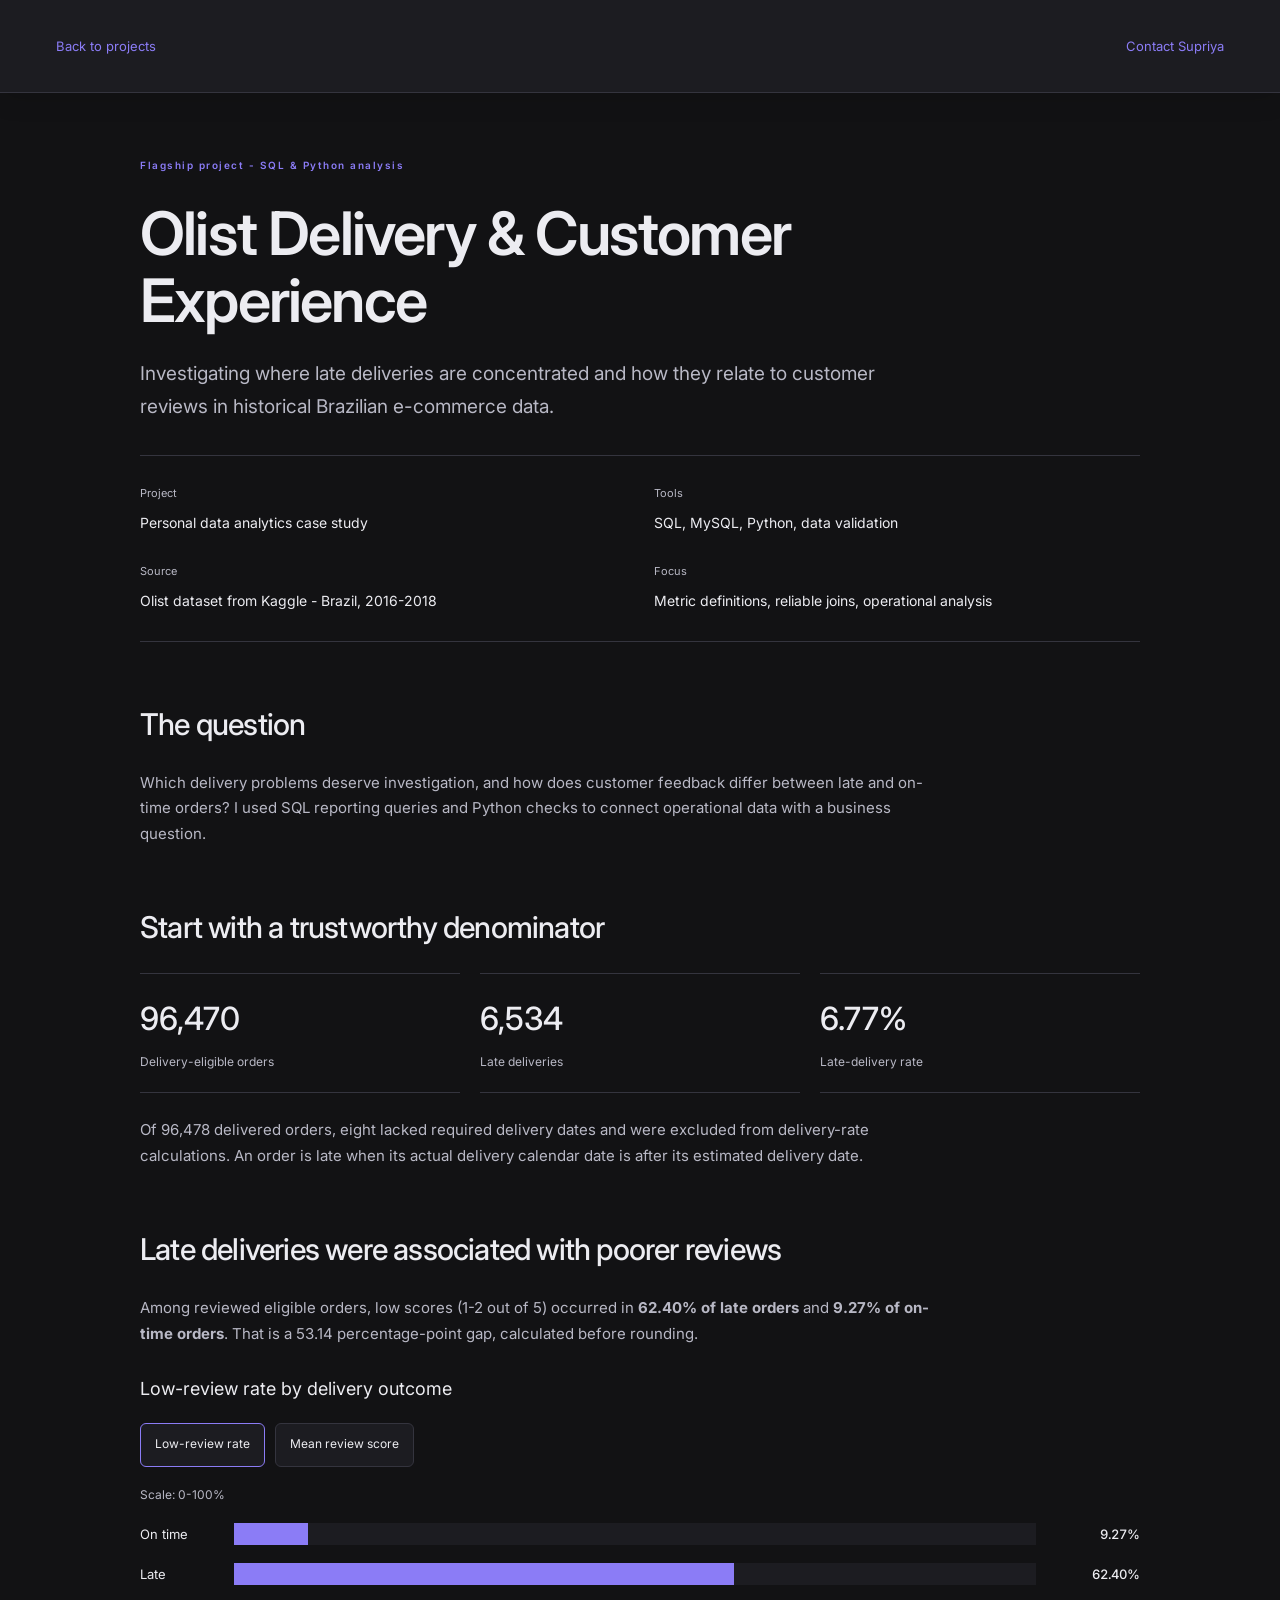
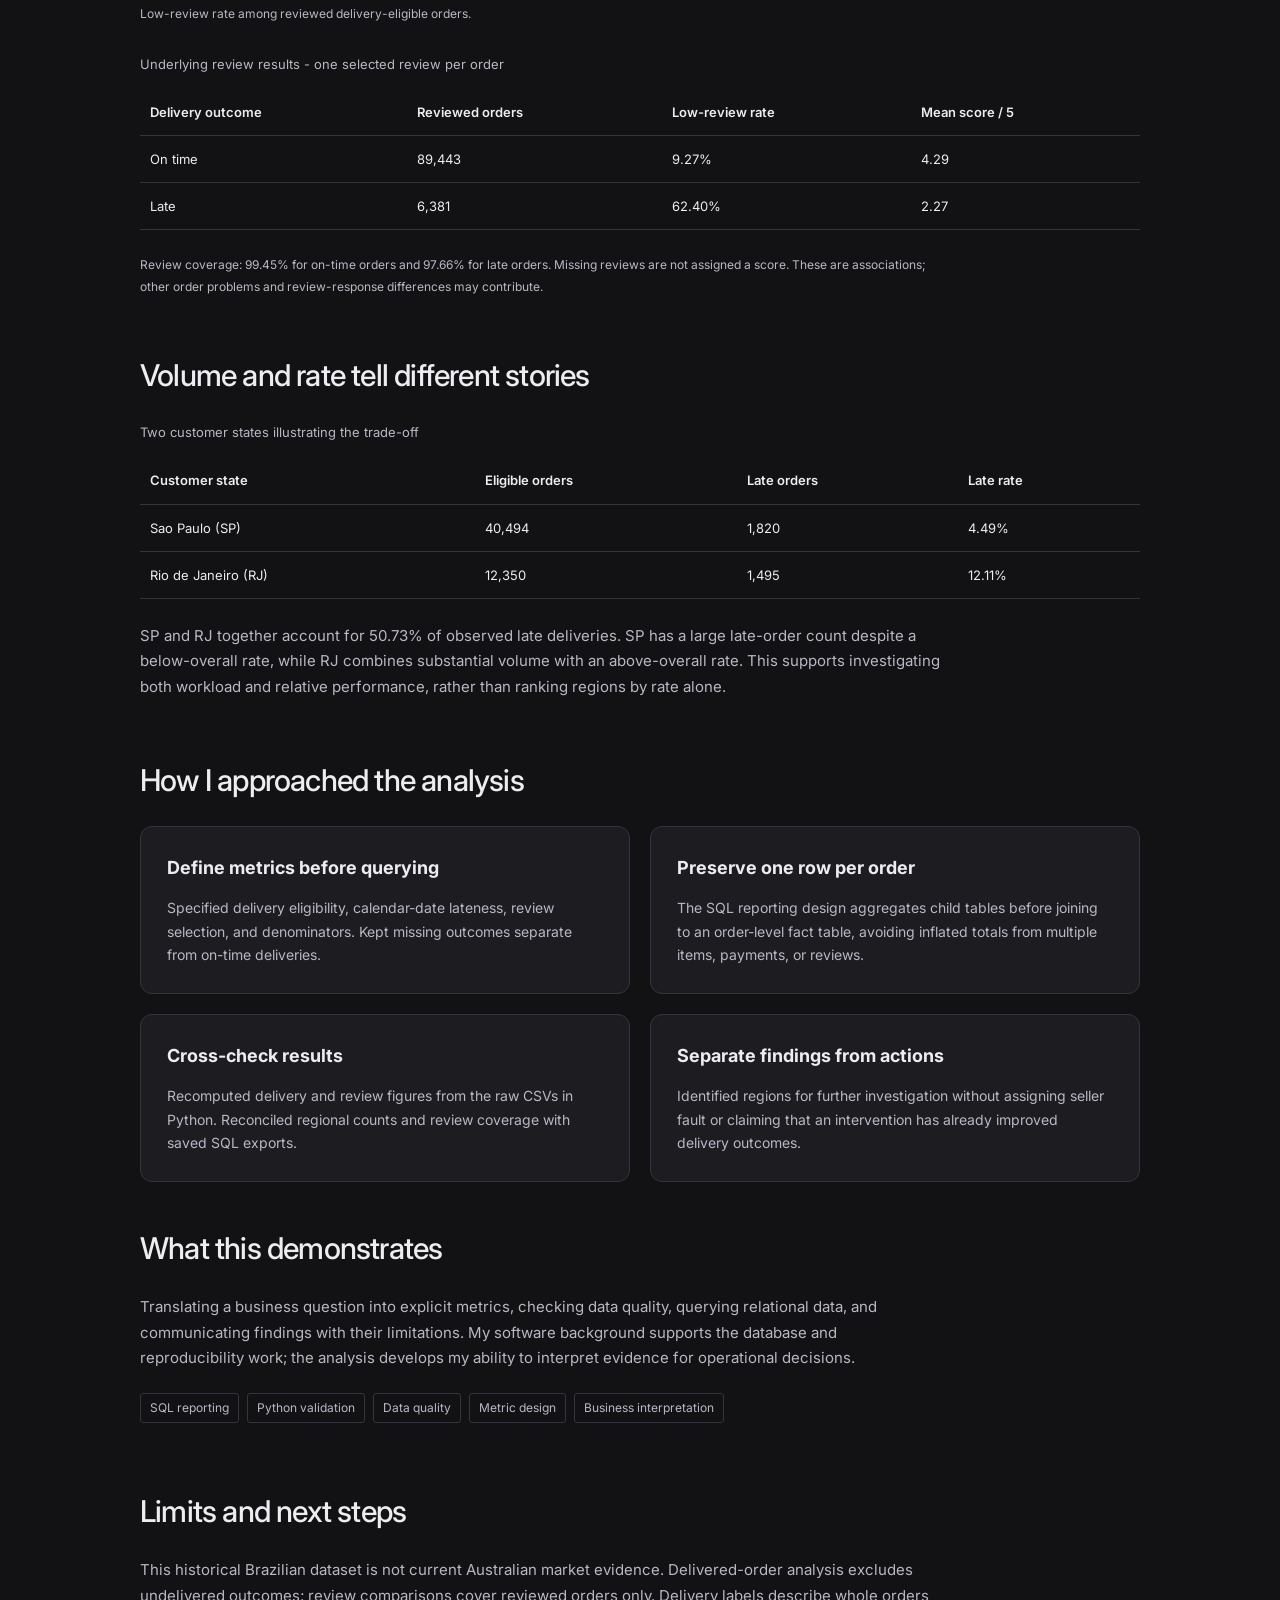
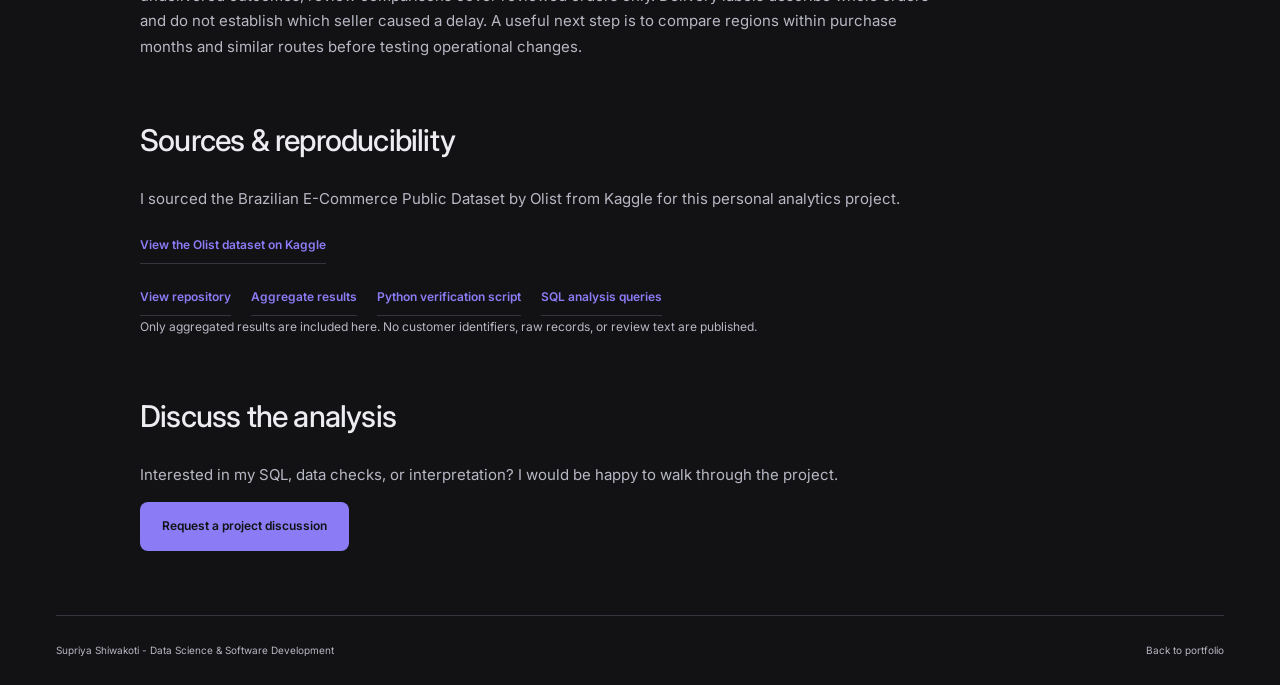
==== commit 3160da73: "project modified" ====
--- a/olist-delivery-analysis.html
+++ b/olist-delivery-analysis.html
@@ -1,10 +1,10 @@
 <!doctype html>
 <html lang="en-AU"><head><meta charset="utf-8"><meta name="viewport" content="width=device-width, initial-scale=1"><meta name="theme-color" content="#121214">
 <title>Olist Delivery & Customer Experience - Supriya Shiwakoti</title><meta name="description" content="A SQL and Python case study investigating delivery delays and customer reviews in historical Olist e-commerce data.">
-<link rel="icon" href="images/favicon.svg" type="image/svg+xml"><link rel="preconnect" href="https://fonts.googleapis.com"><link href="https://fonts.googleapis.com/css2?family=Inter:wght@400;500;600;700;800&amp;display=swap" rel="stylesheet"><link rel="stylesheet" href="style.css?v=28-data-evidence"><script src="olist-chart.js?v=28" defer></script></head>
+<link rel="icon" href="images/favicon.svg" type="image/svg+xml"><link rel="preconnect" href="https://fonts.googleapis.com"><link href="https://fonts.googleapis.com/css2?family=Inter:wght@400;500;600;700;800&amp;display=swap" rel="stylesheet"><link rel="stylesheet" href="style.css?v=30-olist-flagship"><script src="olist-chart.js?v=28" defer></script></head>
 <body><a class="skip-link" href="#main">Skip to content</a><header class="site-header"><nav class="nav wrap study-nav" aria-label="Project navigation"><a href="index.html#projects">Back to projects</a><a href="index.html#contact">Contact Supriya</a></nav></header>
 <main id="main" class="wrap study-main">
-<section class="study-intro" aria-labelledby="study-title"><p class="eyebrow">SQL &amp; Python analysis</p><h1 id="study-title">Delivery delays &amp; customer experience</h1><p class="lead">Investigating where late deliveries are concentrated and how they relate to customer reviews in historical Brazilian e-commerce data.</p><dl class="study-facts"><div><dt>Project</dt><dd>Personal data analytics case study</dd></div><div><dt>Tools</dt><dd>SQL, MySQL, Python, data validation</dd></div><div><dt>Source</dt><dd>Olist dataset from Kaggle - Brazil, 2016-2018</dd></div><div><dt>Focus</dt><dd>Metric definitions, reliable joins, operational analysis</dd></div></dl></section>
+<section class="study-intro" aria-labelledby="study-title"><p class="eyebrow">Flagship project - SQL &amp; Python analysis</p><h1 id="study-title">Olist Delivery &amp; Customer Experience</h1><p class="lead">Investigating where late deliveries are concentrated and how they relate to customer reviews in historical Brazilian e-commerce data.</p><dl class="study-facts"><div><dt>Project</dt><dd>Personal data analytics case study</dd></div><div><dt>Tools</dt><dd>SQL, MySQL, Python, data validation</dd></div><div><dt>Source</dt><dd>Olist dataset from Kaggle - Brazil, 2016-2018</dd></div><div><dt>Focus</dt><dd>Metric definitions, reliable joins, operational analysis</dd></div></dl></section>
 <section class="study-section"><h2>The question</h2><p>Which delivery problems deserve investigation, and how does customer feedback differ between late and on-time orders? I used SQL reporting queries and Python checks to connect operational data with a business question.</p></section>
 <section class="study-section"><h2>Start with a trustworthy denominator</h2><div class="evidence-metrics"><div><strong>96,470</strong><span>Delivery-eligible orders</span></div><div><strong>6,534</strong><span>Late deliveries</span></div><div><strong>6.77%</strong><span>Late-delivery rate</span></div></div><p>Of 96,478 delivered orders, eight lacked required delivery dates and were excluded from delivery-rate calculations. An order is late when its actual delivery calendar date is after its estimated delivery date.</p></section>
 <section class="study-section"><h2>Late deliveries were associated with poorer reviews</h2><p>Among reviewed eligible orders, low scores (1-2 out of 5) occurred in <strong>62.40% of late orders</strong> and <strong>9.27% of on-time orders</strong>. That is a 53.14 percentage-point gap, calculated before rounding.</p>
@@ -14,6 +14,6 @@
 <section class="study-section"><h2>How I approached the analysis</h2><div class="study-contributions"><article><h3>Define metrics before querying</h3><p>Specified delivery eligibility, calendar-date lateness, review selection, and denominators. Kept missing outcomes separate from on-time deliveries.</p></article><article><h3>Preserve one row per order</h3><p>The SQL reporting design aggregates child tables before joining to an order-level fact table, avoiding inflated totals from multiple items, payments, or reviews.</p></article><article><h3>Cross-check results</h3><p>Recomputed delivery and review figures from the raw CSVs in Python. Reconciled regional counts and review coverage with saved SQL exports.</p></article><article><h3>Separate findings from actions</h3><p>Identified regions for further investigation without assigning seller fault or claiming that an intervention has already improved delivery outcomes.</p></article></div></section>
 <section class="study-section"><h2>What this demonstrates</h2><p>Translating a business question into explicit metrics, checking data quality, querying relational data, and communicating findings with their limitations. My software background supports the database and reproducibility work; the analysis develops my ability to interpret evidence for operational decisions.</p><ul class="tags study-skills"><li>SQL reporting</li><li>Python validation</li><li>Data quality</li><li>Metric design</li><li>Business interpretation</li></ul></section>
 <section class="study-section"><h2>Limits and next steps</h2><p>This historical Brazilian dataset is not current Australian market evidence. Delivered-order analysis excludes undelivered outcomes; review comparisons cover reviewed orders only. Delivery labels describe whole orders and do not establish which seller caused a delay. A useful next step is to compare regions within purchase months and similar routes before testing operational changes.</p></section>
-<section class="study-section"><h2>Sources &amp; reproducibility</h2><p>I sourced the Brazilian E-Commerce Public Dataset by Olist from Kaggle for this personal analytics project.</p><p><a class="inline-link" href="https://www.kaggle.com/datasets/olistbr/brazilian-ecommerce" target="_blank" rel="noopener noreferrer">View the Olist dataset on Kaggle</a></p><div class="evidence-links"><a class="inline-link" href="evidence/olist-summary.json">Aggregate results</a><a class="inline-link" href="evidence/verify_olist.py" download>Python verification script</a><a class="inline-link" href="evidence/olist-analysis.sql" download>SQL analysis queries</a></div><p class="study-caption">Only aggregated results are included here. No customer identifiers, raw records, or review text are published.</p></section>
+<section class="study-section"><h2>Sources &amp; reproducibility</h2><p>I sourced the Brazilian E-Commerce Public Dataset by Olist from Kaggle for this personal analytics project.</p><p><a class="inline-link" href="https://www.kaggle.com/datasets/olistbr/brazilian-ecommerce" target="_blank" rel="noopener noreferrer">View the Olist dataset on Kaggle</a></p><div class="evidence-links"><a class="inline-link" href="https://github.com/shiwakotisupriya/olist" target="_blank" rel="noopener noreferrer">View repository</a><a class="inline-link" href="evidence/olist-summary.json">Aggregate results</a><a class="inline-link" href="evidence/verify_olist.py" download>Python verification script</a><a class="inline-link" href="evidence/olist-analysis.sql" download>SQL analysis queries</a></div><p class="study-caption">Only aggregated results are included here. No customer identifiers, raw records, or review text are published.</p></section>
 <section class="study-section study-contact"><h2>Discuss the analysis</h2><p>Interested in my SQL, data checks, or interpretation? I would be happy to walk through the project.</p><a class="button primary" href="mailto:shiwakotisupriya63@gmail.com?subject=Olist%20analysis%20discussion">Request a project discussion</a></section></main>
 <footer class="wrap footer"><p>Supriya Shiwakoti - Data Science &amp; Software Development</p><a href="index.html#projects">Back to portfolio</a></footer></body></html>
--- a/style.css
+++ b/style.css
@@ -1385,3 +1385,34 @@
  .membership-compact h2 { font-size: 17px; }
  .membership-compact p { font-size: 12px; }
 }
+
+/* Olist is the flagship; supporting exploration takes less visual space. */
+.data-projects { grid-template-columns: 1fr; }
+.project-card.flagship-project { display: grid; grid-template-columns: .85fr 1.15fr; }
+.flagship-preview { height: 100%; min-height: 380px; padding: 36px; justify-content: center; gap: 10px; }
+.flagship-preview > strong { font-size: clamp(40px, 5vw, 66px); }
+.flagship-preview > span:first-child { font-size: 11px; }
+.flagship-preview-stats { display: grid; grid-template-columns: 1fr 1fr; width: 100%; gap: 20px; margin-block: 16px; padding-block: 20px; border-block: 1px solid var(--border); }
+.flagship-preview-stats b { display: block; font-size: 26px; font-weight: 500; line-height: 1.4; }
+.flagship-preview-stats span { font-size: 11px; color: var(--muted); }
+.flagship-project .project-body { padding: 36px; }
+.flagship-project .project-kicker { color: var(--accent); }
+.flagship-project .project-body h3 { font-size: clamp(24px, 2.7vw, 32px); letter-spacing: -.7px; }
+.project-body .flagship-takeaway { margin-top: 18px; font-size: 13px; color: var(--muted); }
+.flagship-takeaway strong { color: var(--ink); font-weight: 500; }
+.flagship-project .button { font-size: 13px; }
+.project-card.secondary-data-project { display: grid; grid-template-columns: 200px 1fr; }
+.secondary-data-project .project-art { height: 100%; min-height: 220px; }
+.secondary-data-project .project-body { padding: 26px 30px; }
+.secondary-data-project .project-body h3 { font-size: 22px; }
+.secondary-data-project .tags { margin-block: 14px; }
+@media (max-width: 760px) {
+ .project-card.flagship-project { grid-template-columns: 1fr; }
+ .flagship-preview { min-height: 0; padding: 28px; gap: 8px; }
+ .flagship-preview > strong { font-size: 48px; }
+ .flagship-preview-stats { margin-block: 12px; padding-block: 14px; }
+ .flagship-project .project-body { padding: 26px; }
+ .project-card.secondary-data-project { grid-template-columns: 1fr; }
+ .secondary-data-project .project-art { height: 160px; min-height: 0; }
+ .secondary-data-project .project-body { padding: 24px; }
+}
